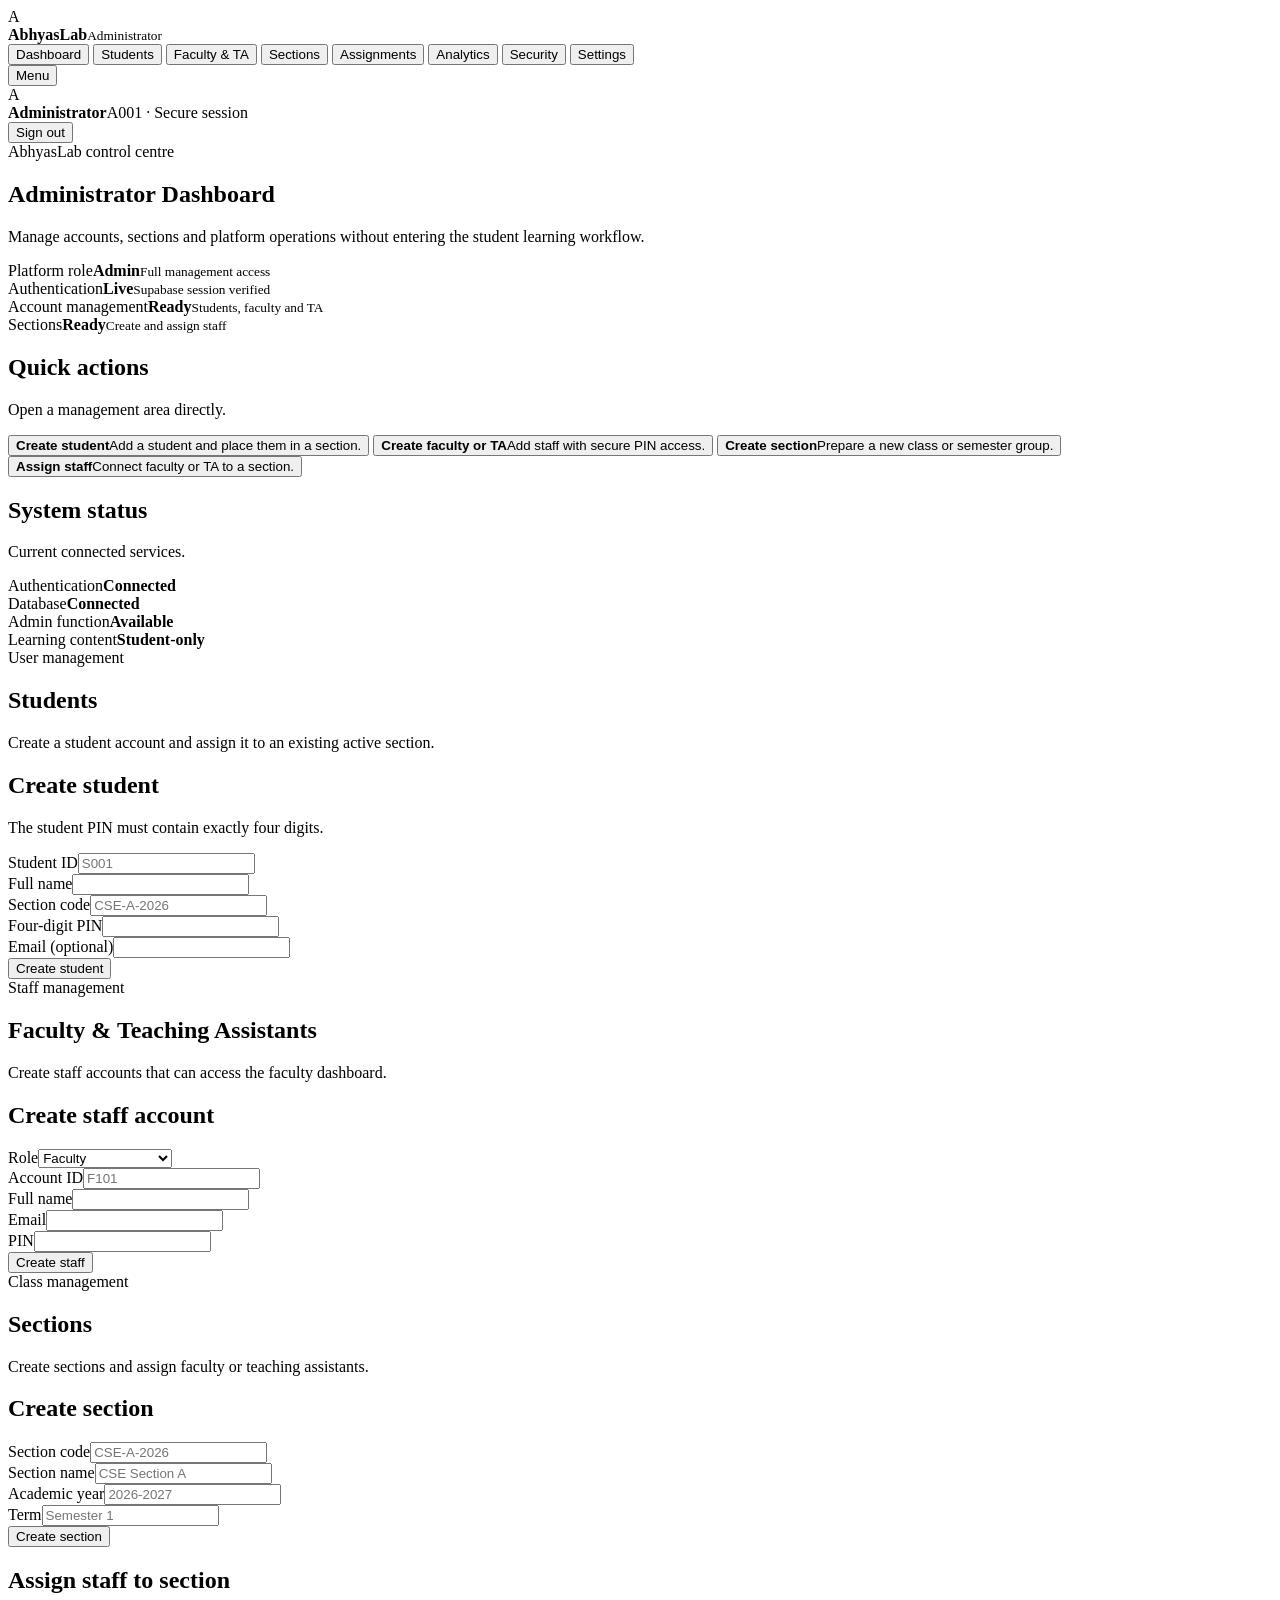
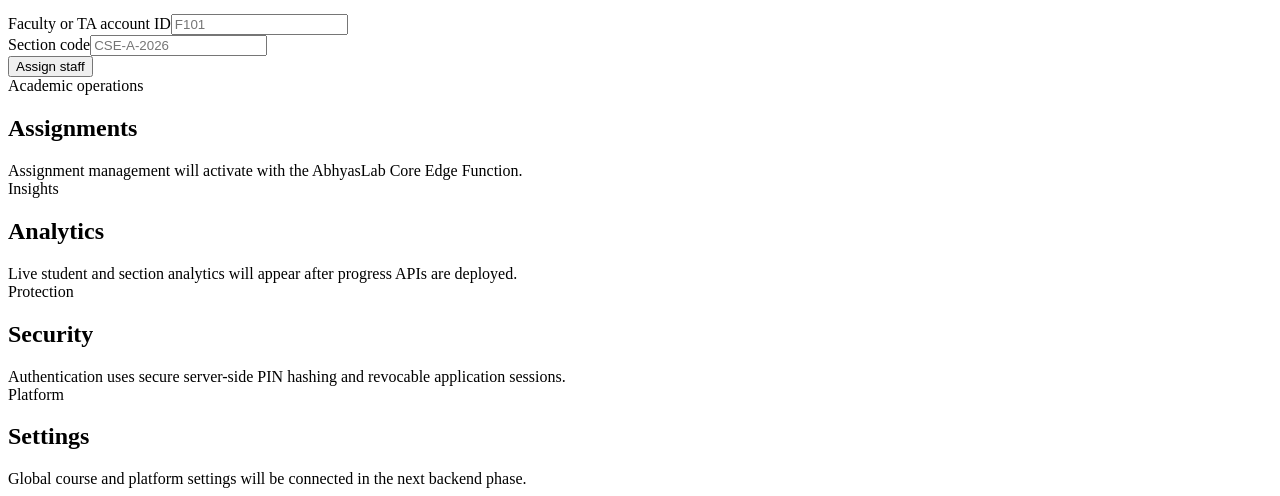
==== admin.html @ dc4a99dc "Add files via upload" ====
<!DOCTYPE html>
<html lang="en">
<head>
  <meta charset="utf-8">
  <meta name="viewport" content="width=device-width,initial-scale=1">
  <meta name="theme-color" content="#0b1227">
  <title>AbhyasLab · Administrator</title>
  <link rel="preconnect" href="https://fonts.googleapis.com">
  <link rel="preconnect" href="https://fonts.gstatic.com" crossorigin>
  <link href="https://fonts.googleapis.com/css2?family=Bricolage+Grotesque:wght@400;500;600;700;800&display=swap" rel="stylesheet">
  <link rel="stylesheet" href="assets/css/dashboard.css?v=1">
</head>
<body>
  <div class="dash-shell">
    <aside class="dash-sidebar" id="sidebar">
      <div class="dash-brand">
        <div class="dash-brand__mark"><span>A</span></div>
        <div><strong>AbhyasLab</strong><small>Administrator</small></div>
      </div>
      <nav class="dash-nav" id="adminNav">
        <button class="is-active" data-panel="overview">Dashboard</button>
        <button data-panel="students">Students</button>
        <button data-panel="staff">Faculty & TA</button>
        <button data-panel="sections">Sections</button>
        <button data-panel="assignments">Assignments</button>
        <button data-panel="analytics">Analytics</button>
        <button data-panel="security">Security</button>
        <button data-panel="settings">Settings</button>
      </nav>
    </aside>

    <main class="dash-main">
      <header class="dash-topbar">
        <button class="dash-button mobile-menu" id="menuButton">Menu</button>
        <div class="dash-user">
          <div class="dash-user__avatar" id="userAvatar">A</div>
          <div><strong id="userName">Administrator</strong><span id="userMeta">A001 · Secure session</span></div>
        </div>
        <button class="dash-button dash-button--danger" id="logoutButton">Sign out</button>
      </header>

      <div class="dash-content">
        <div class="notice" id="notice"></div>

        <section class="panel is-active" data-panel-view="overview">
          <div class="dash-hero">
            <div>
              <div class="dash-kicker">AbhyasLab control centre</div>
              <h1>Administrator Dashboard</h1>
              <p>Manage accounts, sections and platform operations without entering the student learning workflow.</p>
            </div>
          </div>

          <div class="metric-grid">
            <article class="metric-card"><span>Platform role</span><strong>Admin</strong><small>Full management access</small></article>
            <article class="metric-card"><span>Authentication</span><strong>Live</strong><small>Supabase session verified</small></article>
            <article class="metric-card"><span>Account management</span><strong>Ready</strong><small>Students, faculty and TA</small></article>
            <article class="metric-card"><span>Sections</span><strong>Ready</strong><small>Create and assign staff</small></article>
          </div>

          <div class="dashboard-grid">
            <article class="dash-card">
              <h2>Quick actions</h2>
              <p>Open a management area directly.</p>
              <div class="quick-grid">
                <button class="quick-action" data-open-panel="students"><strong>Create student</strong><span>Add a student and place them in a section.</span></button>
                <button class="quick-action" data-open-panel="staff"><strong>Create faculty or TA</strong><span>Add staff with secure PIN access.</span></button>
                <button class="quick-action" data-open-panel="sections"><strong>Create section</strong><span>Prepare a new class or semester group.</span></button>
                <button class="quick-action" data-open-panel="sections"><strong>Assign staff</strong><span>Connect faculty or TA to a section.</span></button>
              </div>
            </article>
            <article class="dash-card">
              <h2>System status</h2>
              <p>Current connected services.</p>
              <div class="status-list">
                <div class="status-row"><span>Authentication</span><strong class="status-ok">Connected</strong></div>
                <div class="status-row"><span>Database</span><strong class="status-ok">Connected</strong></div>
                <div class="status-row"><span>Admin function</span><strong class="status-ok">Available</strong></div>
                <div class="status-row"><span>Learning content</span><strong class="status-ok">Student-only</strong></div>
              </div>
            </article>
          </div>
        </section>

        <section class="panel" data-panel-view="students">
          <div class="dash-hero"><div><div class="dash-kicker">User management</div><h1>Students</h1><p>Create a student account and assign it to an existing active section.</p></div></div>
          <article class="dash-card">
            <h2>Create student</h2>
            <p>The student PIN must contain exactly four digits.</p>
            <form class="form-grid" id="createStudentForm">
              <div class="form-field"><label>Student ID</label><input name="accountId" placeholder="S001" required></div>
              <div class="form-field"><label>Full name</label><input name="fullName" required></div>
              <div class="form-field"><label>Section code</label><input name="sectionCode" placeholder="CSE-A-2026" required></div>
              <div class="form-field"><label>Four-digit PIN</label><input name="pin" type="password" inputmode="numeric" pattern="[0-9]{4}" maxlength="4" required></div>
              <div class="form-field form-field--wide"><label>Email (optional)</label><input name="email" type="email"></div>
              <div class="form-actions"><button class="dash-button dash-button--primary" type="submit">Create student</button></div>
            </form>
          </article>
        </section>

        <section class="panel" data-panel-view="staff">
          <div class="dash-hero"><div><div class="dash-kicker">Staff management</div><h1>Faculty & Teaching Assistants</h1><p>Create staff accounts that can access the faculty dashboard.</p></div></div>
          <article class="dash-card">
            <h2>Create staff account</h2>
            <form class="form-grid" id="createStaffForm">
              <div class="form-field"><label>Role</label><select name="role"><option value="faculty">Faculty</option><option value="ta">Teaching Assistant</option></select></div>
              <div class="form-field"><label>Account ID</label><input name="accountId" placeholder="F101" required></div>
              <div class="form-field"><label>Full name</label><input name="fullName" required></div>
              <div class="form-field"><label>Email</label><input name="email" type="email" required></div>
              <div class="form-field"><label>PIN</label><input name="pin" type="password" inputmode="numeric" pattern="[0-9]{4,12}" maxlength="12" required></div>
              <div class="form-actions"><button class="dash-button dash-button--primary" type="submit">Create staff</button></div>
            </form>
          </article>
        </section>

        <section class="panel" data-panel-view="sections">
          <div class="dash-hero"><div><div class="dash-kicker">Class management</div><h1>Sections</h1><p>Create sections and assign faculty or teaching assistants.</p></div></div>
          <div class="dashboard-grid">
            <article class="dash-card">
              <h2>Create section</h2>
              <form class="form-grid" id="createSectionForm">
                <div class="form-field"><label>Section code</label><input name="sectionCode" placeholder="CSE-A-2026" required></div>
                <div class="form-field"><label>Section name</label><input name="sectionName" placeholder="CSE Section A" required></div>
                <div class="form-field"><label>Academic year</label><input name="academicYear" placeholder="2026-2027"></div>
                <div class="form-field"><label>Term</label><input name="term" placeholder="Semester 1"></div>
                <div class="form-actions"><button class="dash-button dash-button--primary" type="submit">Create section</button></div>
              </form>
            </article>
            <article class="dash-card">
              <h2>Assign staff to section</h2>
              <form class="form-grid" id="assignStaffForm">
                <div class="form-field form-field--wide"><label>Faculty or TA account ID</label><input name="accountId" placeholder="F101" required></div>
                <div class="form-field form-field--wide"><label>Section code</label><input name="sectionCode" placeholder="CSE-A-2026" required></div>
                <div class="form-actions"><button class="dash-button dash-button--primary" type="submit">Assign staff</button></div>
              </form>
            </article>
          </div>
        </section>

        <section class="panel" data-panel-view="assignments"><div class="dash-hero"><div><div class="dash-kicker">Academic operations</div><h1>Assignments</h1></div></div><div class="empty-state">Assignment management will activate with the AbhyasLab Core Edge Function.</div></section>
        <section class="panel" data-panel-view="analytics"><div class="dash-hero"><div><div class="dash-kicker">Insights</div><h1>Analytics</h1></div></div><div class="empty-state">Live student and section analytics will appear after progress APIs are deployed.</div></section>
        <section class="panel" data-panel-view="security"><div class="dash-hero"><div><div class="dash-kicker">Protection</div><h1>Security</h1></div></div><div class="empty-state">Authentication uses secure server-side PIN hashing and revocable application sessions.</div></section>
        <section class="panel" data-panel-view="settings"><div class="dash-hero"><div><div class="dash-kicker">Platform</div><h1>Settings</h1></div></div><div class="empty-state">Global course and platform settings will be connected in the next backend phase.</div></section>
      </div>
    </main>
  </div>

  <script src="js/supabase-config.js?v=20"></script>
  <script src="assets/js/api.js?v=21"></script>
  <script src="assets/js/admin-dashboard.js?v=1"></script>
</body>
</html>
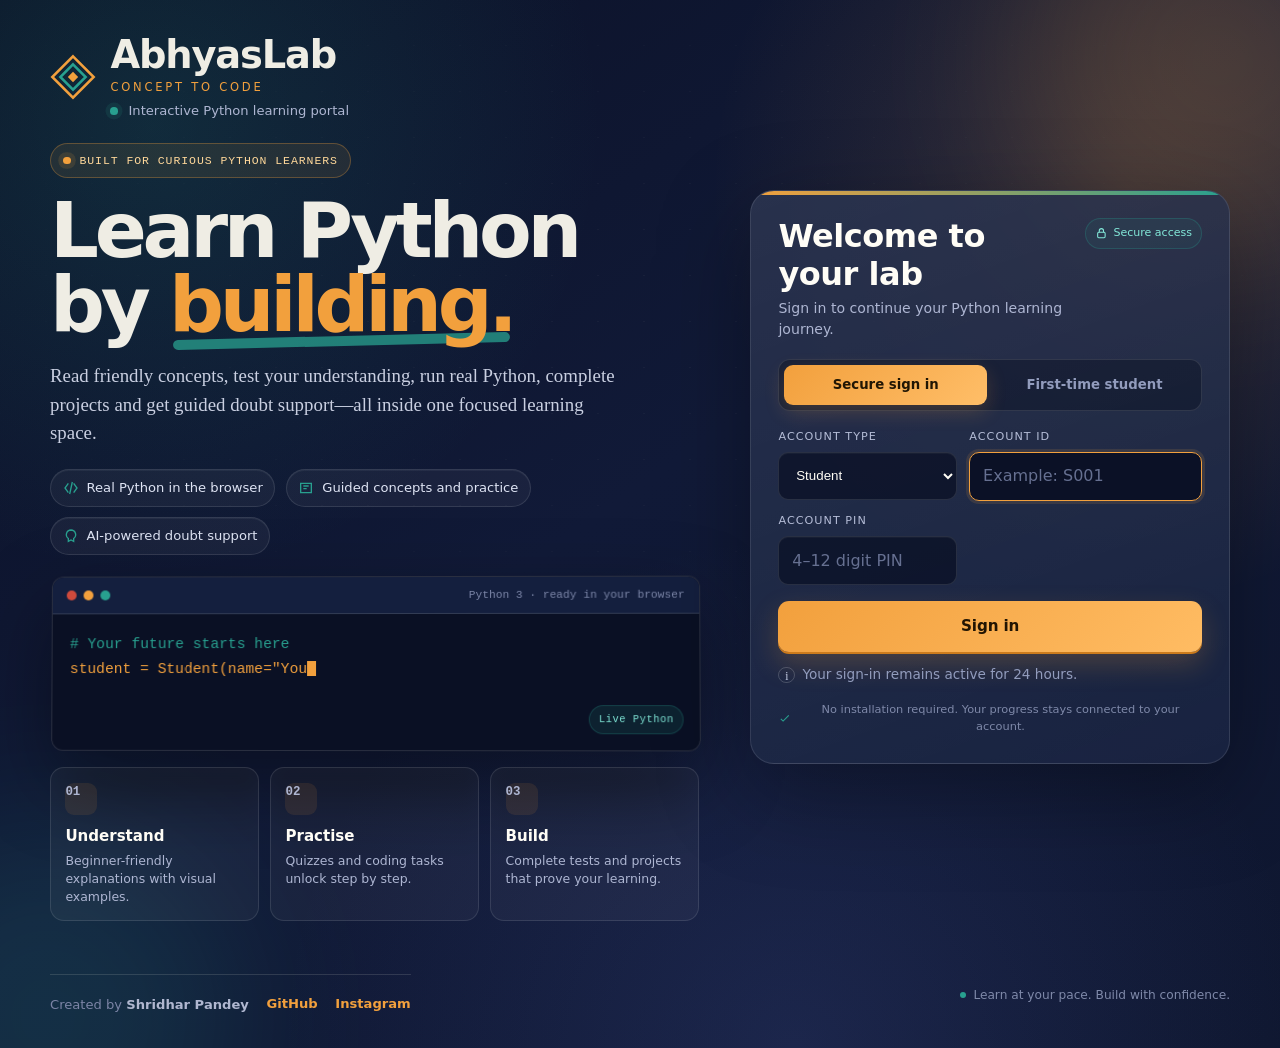
==== commit 8030b242: "Update admin.html" ====
--- a/admin.html
+++ b/admin.html
@@ -4,11 +4,25 @@
   <meta charset="utf-8">
   <meta name="viewport" content="width=device-width,initial-scale=1">
   <meta name="theme-color" content="#0b1227">
+  <script>
+    (() => {
+      try {
+        const saved = localStorage.getItem("abhyaslab.global-theme") || "dark-galaxy";
+        document.documentElement.dataset.abhyasTheme = saved;
+        document.documentElement.style.colorScheme =
+          saved === "classic-white" ? "light" : "dark";
+      } catch {
+        document.documentElement.dataset.abhyasTheme = "dark-galaxy";
+        document.documentElement.style.colorScheme = "dark";
+      }
+    })();
+  </script>
   <title>AbhyasLab · Administrator</title>
   <link rel="preconnect" href="https://fonts.googleapis.com">
   <link rel="preconnect" href="https://fonts.gstatic.com" crossorigin>
   <link href="https://fonts.googleapis.com/css2?family=Bricolage+Grotesque:wght@400;500;600;700;800&display=swap" rel="stylesheet">
   <link rel="stylesheet" href="assets/css/dashboard.css?v=1">
+  <link rel="stylesheet" href="assets/css/global-experience.css?v=1">
 </head>
 <body>
   <div class="dash-shell">
@@ -147,6 +161,7 @@
 
   <script src="js/supabase-config.js?v=20"></script>
   <script src="assets/js/api.js?v=21"></script>
-  <script src="assets/js/admin-dashboard.js?v=1"></script>
+  <script src="assets/js/admin-dashboard.js?v=2"></script>
+  <script src="assets/js/global-experience.js?v=1"></script>
 </body>
 </html>
--- a/assets/css/dashboard.css
+++ b/assets/css/dashboard.css
@@ -0,0 +1,224 @@
+/* ==========================================================================
+   AbhyasLab — administrator and faculty dashboards
+   ========================================================================== */
+
+:root {
+  --dash-bg: #0b1227;
+  --dash-panel: #131e3f;
+  --dash-panel-2: #19274d;
+  --dash-border: rgba(158, 181, 236, .18);
+  --dash-text: #f7f4ea;
+  --dash-muted: #9ca9ca;
+  --dash-orange: #f7a52f;
+  --dash-teal: #2bc3b6;
+  --dash-danger: #ff6b73;
+  --dash-shadow: 0 22px 60px rgba(0, 0, 0, .25);
+}
+
+* { box-sizing: border-box; }
+html { min-height: 100%; background: var(--dash-bg); }
+body {
+  margin: 0;
+  min-height: 100vh;
+  color: var(--dash-text);
+  background:
+    radial-gradient(circle at 80% 0%, rgba(43,195,182,.09), transparent 30rem),
+    radial-gradient(circle at 0% 100%, rgba(247,165,47,.08), transparent 34rem),
+    var(--dash-bg);
+  font-family: "Bricolage Grotesque", system-ui, sans-serif;
+}
+
+button, input, select { font: inherit; }
+
+.dash-shell {
+  min-height: 100vh;
+  display: grid;
+  grid-template-columns: 260px minmax(0, 1fr);
+}
+
+.dash-sidebar {
+  position: sticky;
+  top: 0;
+  height: 100vh;
+  padding: 24px 18px;
+  background: rgba(16, 27, 57, .94);
+  border-right: 1px solid var(--dash-border);
+  backdrop-filter: blur(18px);
+}
+
+.dash-brand {
+  display: flex;
+  align-items: center;
+  gap: 12px;
+  margin: 0 8px 30px;
+}
+.dash-brand__mark {
+  width: 42px;
+  height: 42px;
+  display: grid;
+  place-items: center;
+  border: 2px solid var(--dash-orange);
+  transform: rotate(45deg);
+}
+.dash-brand__mark span { transform: rotate(-45deg); font-weight: 800; }
+.dash-brand strong { display: block; font-size: 20px; }
+.dash-brand small { color: var(--dash-orange); letter-spacing: .18em; text-transform: uppercase; }
+
+.dash-nav { display: grid; gap: 8px; }
+.dash-nav button {
+  width: 100%;
+  padding: 13px 14px;
+  border: 1px solid transparent;
+  border-radius: 12px;
+  background: transparent;
+  color: var(--dash-muted);
+  text-align: left;
+  cursor: pointer;
+}
+.dash-nav button:hover,
+.dash-nav button.is-active {
+  background: var(--dash-panel-2);
+  border-color: var(--dash-border);
+  color: var(--dash-text);
+}
+
+.dash-main { min-width: 0; }
+.dash-topbar {
+  min-height: 82px;
+  padding: 16px 30px;
+  display: flex;
+  align-items: center;
+  justify-content: space-between;
+  border-bottom: 1px solid var(--dash-border);
+  background: rgba(11, 18, 39, .82);
+  backdrop-filter: blur(16px);
+  position: sticky;
+  top: 0;
+  z-index: 5;
+}
+.dash-user { display: flex; align-items: center; gap: 14px; }
+.dash-user__avatar {
+  width: 42px; height: 42px; border-radius: 50%;
+  display: grid; place-items: center;
+  background: linear-gradient(135deg, var(--dash-orange), #ffd06d);
+  color: #151515; font-weight: 800;
+}
+.dash-user strong { display: block; }
+.dash-user span { color: var(--dash-muted); font-size: 13px; }
+
+.dash-button {
+  border: 1px solid var(--dash-border);
+  background: var(--dash-panel-2);
+  color: var(--dash-text);
+  padding: 11px 16px;
+  border-radius: 11px;
+  cursor: pointer;
+}
+.dash-button--primary { background: var(--dash-orange); color: #151515; border-color: transparent; font-weight: 800; }
+.dash-button--danger { color: #ffd5d8; border-color: rgba(255,107,115,.35); }
+
+.dash-content { padding: 34px; max-width: 1500px; margin: auto; }
+.dash-hero {
+  display: flex; justify-content: space-between; gap: 24px; align-items: flex-start;
+  margin-bottom: 28px;
+}
+.dash-kicker { color: var(--dash-orange); letter-spacing: .2em; font-size: 12px; text-transform: uppercase; }
+.dash-hero h1 { font-size: clamp(32px, 4vw, 54px); line-height: 1; margin: 10px 0 12px; }
+.dash-hero p { color: var(--dash-muted); max-width: 720px; margin: 0; font-size: 17px; }
+
+.metric-grid {
+  display: grid;
+  grid-template-columns: repeat(4, minmax(0,1fr));
+  gap: 16px;
+  margin-bottom: 26px;
+}
+.metric-card, .dash-card {
+  background: linear-gradient(145deg, rgba(25,39,77,.95), rgba(18,29,61,.95));
+  border: 1px solid var(--dash-border);
+  border-radius: 18px;
+  box-shadow: var(--dash-shadow);
+}
+.metric-card { padding: 22px; }
+.metric-card span { color: var(--dash-muted); display: block; margin-bottom: 10px; }
+.metric-card strong { font-size: 32px; }
+.metric-card small { color: var(--dash-teal); display: block; margin-top: 8px; }
+
+.dashboard-grid {
+  display: grid;
+  grid-template-columns: minmax(0, 1.4fr) minmax(320px, .8fr);
+  gap: 20px;
+}
+.dash-card { padding: 24px; }
+.dash-card h2 { margin: 0 0 8px; }
+.dash-card > p { color: var(--dash-muted); margin: 0 0 20px; }
+
+.quick-grid { display: grid; grid-template-columns: repeat(2, minmax(0,1fr)); gap: 14px; }
+.quick-action {
+  padding: 18px;
+  border-radius: 14px;
+  border: 1px solid var(--dash-border);
+  background: rgba(255,255,255,.025);
+  cursor: pointer;
+  color: var(--dash-text);
+  text-align: left;
+}
+.quick-action:hover { border-color: rgba(247,165,47,.6); transform: translateY(-1px); }
+.quick-action strong { display: block; margin-bottom: 5px; }
+.quick-action span { color: var(--dash-muted); font-size: 14px; }
+
+.status-list { display: grid; gap: 12px; }
+.status-row {
+  display: flex; justify-content: space-between; gap: 20px;
+  padding: 14px 0; border-bottom: 1px solid var(--dash-border);
+}
+.status-row:last-child { border-bottom: 0; }
+.status-row span { color: var(--dash-muted); }
+.status-ok { color: var(--dash-teal); font-weight: 700; }
+
+.panel { display: none; }
+.panel.is-active { display: block; }
+
+.form-grid { display: grid; grid-template-columns: repeat(2,minmax(0,1fr)); gap: 14px; }
+.form-field { display: grid; gap: 7px; }
+.form-field--wide { grid-column: 1/-1; }
+.form-field label { color: var(--dash-muted); font-size: 13px; }
+.form-field input, .form-field select {
+  width: 100%; padding: 12px 13px; border-radius: 10px;
+  border: 1px solid var(--dash-border); background: #0d1732;
+  color: var(--dash-text); outline: none;
+}
+.form-field input:focus, .form-field select:focus { border-color: var(--dash-orange); }
+.form-actions { grid-column: 1/-1; display:flex; gap:10px; margin-top: 4px; }
+
+.notice {
+  display: none; margin: 0 0 18px; padding: 13px 15px; border-radius: 11px;
+  border: 1px solid var(--dash-border); background: rgba(43,195,182,.08);
+}
+.notice.is-visible { display: block; }
+.notice.is-error { background: rgba(255,107,115,.08); border-color: rgba(255,107,115,.3); }
+
+.empty-state {
+  padding: 36px; text-align: center; color: var(--dash-muted);
+  border: 1px dashed var(--dash-border); border-radius: 14px;
+}
+
+.mobile-menu { display:none; }
+
+@media (max-width: 1050px) {
+  .metric-grid { grid-template-columns: repeat(2,minmax(0,1fr)); }
+  .dashboard-grid { grid-template-columns: 1fr; }
+}
+@media (max-width: 760px) {
+  .dash-shell { grid-template-columns: 1fr; }
+  .dash-sidebar {
+    position: fixed; inset: 0 auto 0 0; width: 270px; z-index: 20;
+    transform: translateX(-100%); transition: transform .2s ease;
+  }
+  .dash-sidebar.is-open { transform: translateX(0); }
+  .mobile-menu { display:inline-flex; }
+  .dash-topbar { padding: 14px 18px; }
+  .dash-content { padding: 24px 16px; }
+  .metric-grid, .quick-grid, .form-grid { grid-template-columns: 1fr; }
+  .dash-hero { display:block; }
+  .dash-user span { display:none; }
+}
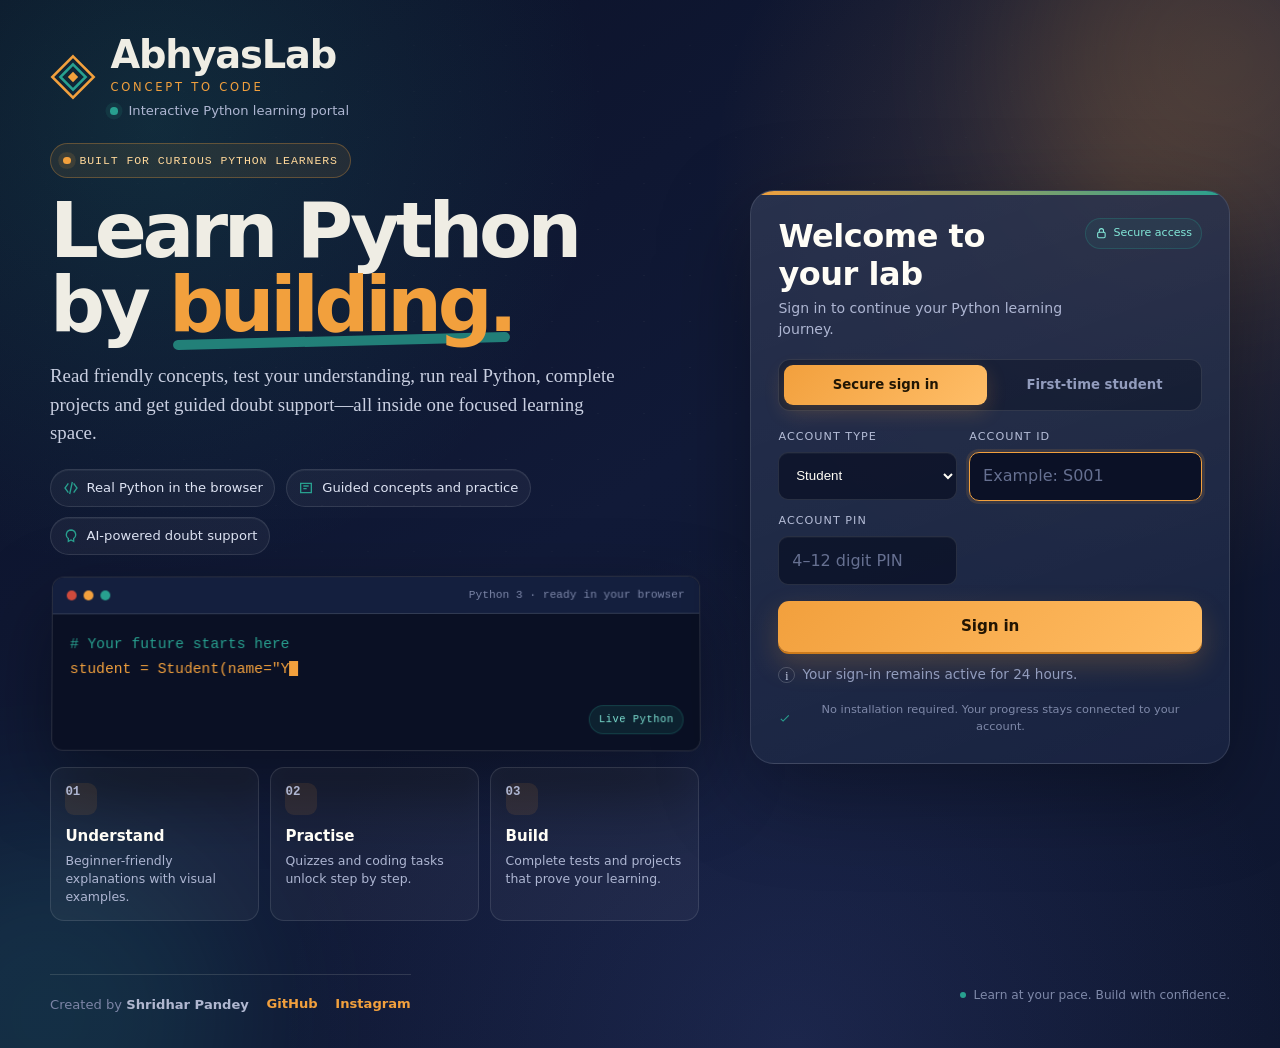
==== commit 5aa56b8d: "Update admin.html" ====
--- a/admin.html
+++ b/admin.html
@@ -164,4 +164,3 @@
   <script src="assets/js/admin-dashboard.js?v=2"></script>
   <script src="assets/js/global-experience.js?v=1"></script>
 </body>
-</html>
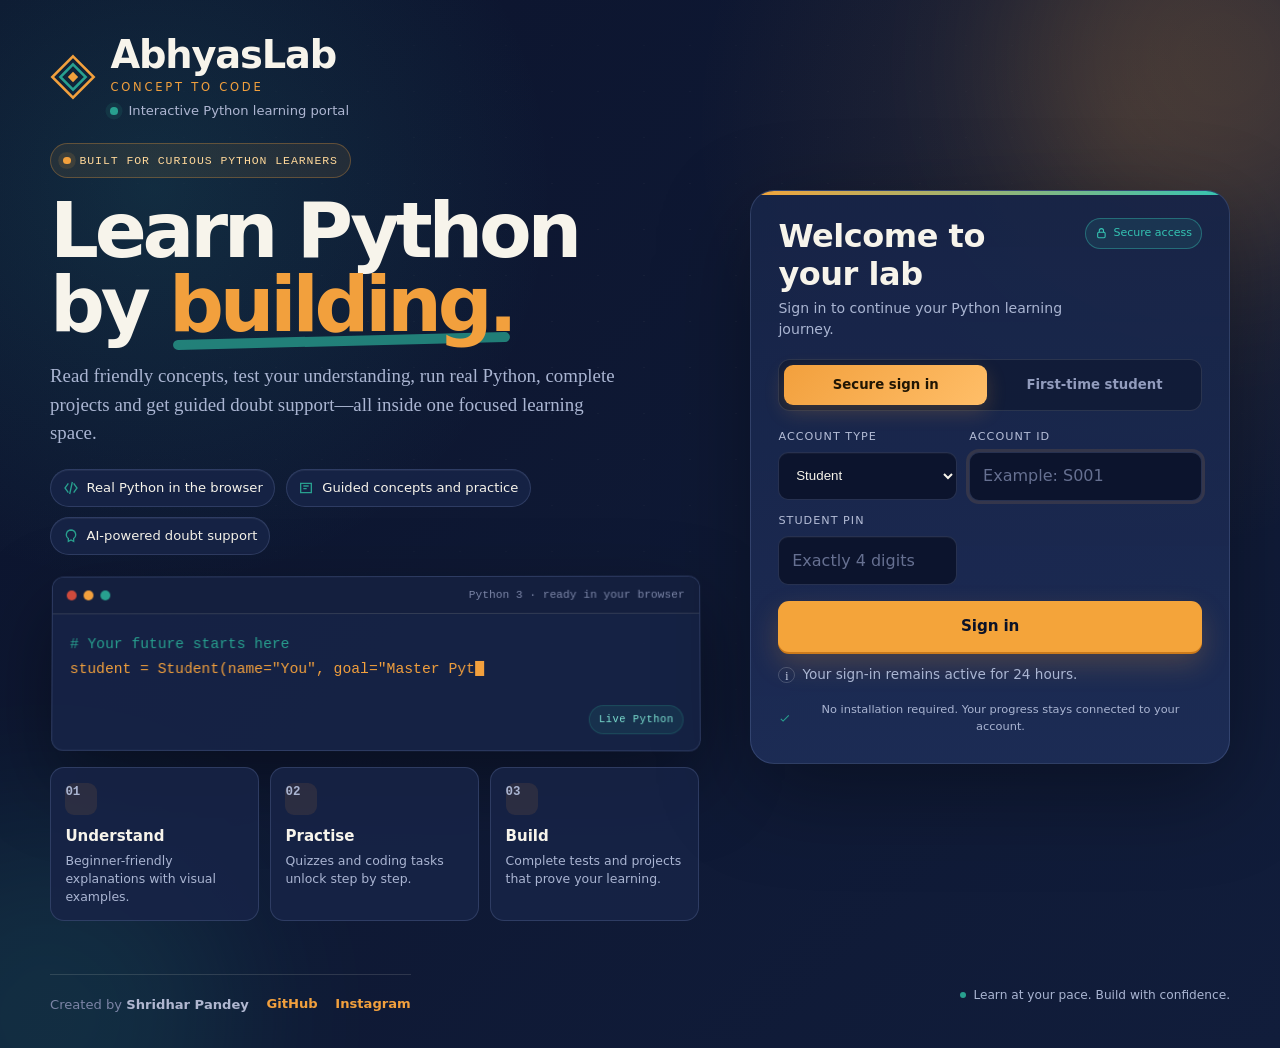
==== commit a42238a1: "Update admin.html" ====
--- a/admin.html
+++ b/admin.html
@@ -22,7 +22,7 @@
   <link rel="preconnect" href="https://fonts.gstatic.com" crossorigin>
   <link href="https://fonts.googleapis.com/css2?family=Bricolage+Grotesque:wght@400;500;600;700;800&display=swap" rel="stylesheet">
   <link rel="stylesheet" href="assets/css/dashboard.css?v=1">
-  <link rel="stylesheet" href="assets/css/global-experience.css?v=1">
+  <link rel="stylesheet" href="assets/css/global-experience.css?v=2">
 </head>
 <body>
   <div class="dash-shell">
@@ -162,5 +162,6 @@
   <script src="js/supabase-config.js?v=20"></script>
   <script src="assets/js/api.js?v=21"></script>
   <script src="assets/js/admin-dashboard.js?v=2"></script>
-  <script src="assets/js/global-experience.js?v=1"></script>
+  <script src="assets/js/global-experience.js?v=2"></script>
 </body>
+</html>
--- a/assets/css/global-experience.css
+++ b/assets/css/global-experience.css
@@ -0,0 +1,619 @@
+/* ==========================================================================
+   AbhyasLab — global themes and AI controls
+   Applies to login, student, faculty, TA and Administrator pages.
+   ========================================================================== */
+
+html[data-abhyas-theme="dark-galaxy"] {
+  --global-bg:#0c142d;
+  --global-bg-soft:#111d3b;
+  --global-panel:#172447;
+  --global-panel-2:#1d2d57;
+  --global-border:rgba(160,180,235,.18);
+  --global-text:#f7f4eb;
+  --global-muted:#aab5d2;
+  --global-accent:#f4a43a;
+  --global-accent-2:#35c4b3;
+  --global-danger:#ff7078;
+  --global-paper:#fffdf6;
+  --global-paper-text:#172033;
+}
+
+html[data-abhyas-theme="ocean-blue"] {
+  --global-bg:#071b2c;
+  --global-bg-soft:#0b2941;
+  --global-panel:#103654;
+  --global-panel-2:#154663;
+  --global-border:rgba(137,219,244,.22);
+  --global-text:#e7f8ff;
+  --global-muted:#a5c8d8;
+  --global-accent:#1bb9df;
+  --global-accent-2:#62d6cf;
+  --global-danger:#ff7b89;
+  --global-paper:#f5fcff;
+  --global-paper-text:#122d3b;
+}
+
+html[data-abhyas-theme="forest-green"] {
+  --global-bg:#09251d;
+  --global-bg-soft:#0f3328;
+  --global-panel:#174535;
+  --global-panel-2:#1e5742;
+  --global-border:rgba(151,231,190,.20);
+  --global-text:#effff7;
+  --global-muted:#acd1bd;
+  --global-accent:#52d58c;
+  --global-accent-2:#f3bc52;
+  --global-danger:#ff7e7e;
+  --global-paper:#f7fff9;
+  --global-paper-text:#163527;
+}
+
+html[data-abhyas-theme="sunset-warm"] {
+  --global-bg:#28150f;
+  --global-bg-soft:#382018;
+  --global-panel:#553023;
+  --global-panel-2:#673a29;
+  --global-border:rgba(255,205,151,.20);
+  --global-text:#fff2d1;
+  --global-muted:#d9bca6;
+  --global-accent:#ffad33;
+  --global-accent-2:#ff6f75;
+  --global-danger:#ff7d86;
+  --global-paper:#fff9ed;
+  --global-paper-text:#3b251c;
+}
+
+html[data-abhyas-theme="classic-white"] {
+  --global-bg:#eef3f9;
+  --global-bg-soft:#e4ebf4;
+  --global-panel:#ffffff;
+  --global-panel-2:#f7f9fd;
+  --global-border:rgba(30,54,93,.14);
+  --global-text:#172033;
+  --global-muted:#62708d;
+  --global-accent:#2457d6;
+  --global-accent-2:#0f9e99;
+  --global-danger:#c83d52;
+  --global-paper:#ffffff;
+  --global-paper-text:#172033;
+}
+
+/* ------------------------------ login page ------------------------------- */
+
+html[data-abhyas-theme] body,
+html[data-abhyas-theme] .gate--premium {
+  color:var(--global-text);
+  background:
+    radial-gradient(circle at 12% 18%,color-mix(in srgb,var(--global-accent-2) 13%,transparent),transparent 25rem),
+    radial-gradient(circle at 88% 12%,color-mix(in srgb,var(--global-accent) 12%,transparent),transparent 27rem),
+    linear-gradient(135deg,var(--global-bg),var(--global-bg-soft));
+}
+
+html[data-abhyas-theme] .gate__headline,
+html[data-abhyas-theme] .wordmark,
+html[data-abhyas-theme] .auth-card__head h2,
+html[data-abhyas-theme] .proof-card strong {
+  color:var(--global-text);
+}
+
+html[data-abhyas-theme] .gate__lede,
+html[data-abhyas-theme] .auth-card__head p,
+html[data-abhyas-theme] .reg__note--premium,
+html[data-abhyas-theme] .auth-card__trust,
+html[data-abhyas-theme] .proof-card span,
+html[data-abhyas-theme] .gate__footer {
+  color:var(--global-muted);
+}
+
+html[data-abhyas-theme] .auth-card {
+  border-color:var(--global-border);
+  background:
+    linear-gradient(180deg,
+      color-mix(in srgb,var(--global-panel) 95%,transparent),
+      color-mix(in srgb,var(--global-panel-2) 92%,transparent));
+}
+
+html[data-abhyas-theme] .auth-card::before {
+  background:linear-gradient(90deg,var(--global-accent),var(--global-accent-2));
+}
+
+html[data-abhyas-theme] .benefit-chip,
+html[data-abhyas-theme] .proof-card,
+html[data-abhyas-theme] .shell--premium {
+  border-color:var(--global-border);
+  background:color-mix(in srgb,var(--global-panel) 88%,transparent);
+  color:var(--global-text);
+}
+
+html[data-abhyas-theme] .auth-card .field input,
+html[data-abhyas-theme] .auth-card .field select {
+  border-color:var(--global-border);
+  background:var(--global-bg);
+  color:var(--global-text);
+}
+
+html[data-abhyas-theme] .auth-card .field select option {
+  background:var(--global-panel);
+  color:var(--global-text);
+}
+
+html[data-abhyas-theme] .btn--go {
+  background:var(--global-accent);
+  color:
+    color-mix(in srgb,var(--global-bg) 88%,#000 12%);
+}
+
+html[data-abhyas-theme="classic-white"] .btn--go {
+  color:#fff;
+}
+
+html[data-abhyas-theme] .secure-badge {
+  border-color:color-mix(in srgb,var(--global-accent-2) 40%,transparent);
+  background:color-mix(in srgb,var(--global-accent-2) 10%,transparent);
+  color:var(--global-accent-2);
+}
+
+/* --------------------------- student application ------------------------- */
+
+html[data-abhyas-theme] .app {
+  --indigo-900:var(--global-bg);
+  --indigo-800:var(--global-panel);
+  --indigo-700:var(--global-panel-2);
+  --indigo-line:var(--global-border);
+  --chalk:var(--global-text);
+  --chalk-dim:var(--global-muted);
+  --marigold:var(--global-accent);
+  --peacock:var(--global-accent-2);
+  --madder:var(--global-danger);
+  background:
+    radial-gradient(circle at 85% 0%,color-mix(in srgb,var(--global-accent-2) 10%,transparent),transparent 31rem),
+    var(--global-bg);
+  color:var(--global-text);
+}
+
+html[data-abhyas-theme] .topbar,
+html[data-abhyas-theme] .rail {
+  border-color:var(--global-border);
+  background:color-mix(in srgb,var(--global-panel) 95%,transparent);
+}
+
+html[data-abhyas-theme] .paper {
+  background:var(--global-paper);
+  color:var(--global-paper-text);
+}
+
+/* ---------------------- Administrator / faculty pages -------------------- */
+
+html[data-abhyas-theme] {
+  --dash-bg:var(--global-bg);
+  --dash-panel:var(--global-panel);
+  --dash-panel-2:var(--global-panel-2);
+  --dash-border:var(--global-border);
+  --dash-text:var(--global-text);
+  --dash-muted:var(--global-muted);
+  --dash-orange:var(--global-accent);
+  --dash-teal:var(--global-accent-2);
+  --dash-danger:var(--global-danger);
+}
+
+html[data-abhyas-theme] body:has(.dash-shell) {
+  color:var(--global-text);
+  background:
+    radial-gradient(circle at 82% 0%,color-mix(in srgb,var(--global-accent-2) 10%,transparent),transparent 31rem),
+    radial-gradient(circle at 0% 100%,color-mix(in srgb,var(--global-accent) 9%,transparent),transparent 34rem),
+    var(--global-bg);
+}
+
+html[data-abhyas-theme] .dash-sidebar,
+html[data-abhyas-theme] .dash-topbar,
+html[data-abhyas-theme] .metric-card,
+html[data-abhyas-theme] .dash-card {
+  border-color:var(--global-border);
+  background:color-mix(in srgb,var(--global-panel) 96%,transparent);
+  color:var(--global-text);
+}
+
+html[data-abhyas-theme] .quick-action,
+html[data-abhyas-theme] .form-field input,
+html[data-abhyas-theme] .form-field select {
+  border-color:var(--global-border);
+  background:var(--global-bg-soft);
+  color:var(--global-text);
+}
+
+html[data-abhyas-theme] .form-field select option {
+  background:var(--global-panel);
+  color:var(--global-text);
+}
+
+/* --------------------------- global top controls ------------------------- */
+
+.global-toolbar {
+  display:flex;
+  align-items:center;
+  gap:.5rem;
+  z-index:95;
+}
+
+.global-toolbar--login {
+  position:fixed;
+  top:1rem;
+  right:1rem;
+}
+
+.global-toolbar--embedded,
+.global-toolbar--dashboard {
+  flex:none;
+}
+
+.global-tool-button {
+  min-height:38px;
+  display:inline-flex;
+  align-items:center;
+  gap:.45rem;
+  padding:.48rem .7rem;
+  border:1px solid var(--global-border);
+  border-radius:11px;
+  background:color-mix(in srgb,var(--global-panel) 94%,transparent);
+  color:var(--global-text);
+  cursor:pointer;
+  font:700 .75rem/1 "Bricolage Grotesque",system-ui,sans-serif;
+  box-shadow:0 10px 26px rgba(0,0,0,.12);
+}
+
+.global-tool-button:hover {
+  border-color:var(--global-accent);
+  transform:translateY(-1px);
+}
+
+.global-tool-button > span:first-child {
+  width:24px;
+  height:24px;
+  display:grid;
+  place-items:center;
+  border-radius:8px;
+  background:linear-gradient(135deg,var(--global-accent),var(--global-accent-2));
+  color:#0d1720;
+  font-size:.68rem;
+  font-weight:900;
+}
+
+.global-tool-button--ai > span:first-child {
+  border-radius:50%;
+}
+
+/* ------------------------------ theme modal ------------------------------ */
+
+.global-theme-dialog[hidden],
+.global-ai-panel[hidden] {
+  display:none !important;
+}
+
+.global-theme-dialog {
+  position:fixed;
+  inset:0;
+  z-index:130;
+  display:grid;
+  place-items:center;
+  padding:1rem;
+}
+
+.global-modal-backdrop {
+  position:absolute;
+  inset:0;
+  background:rgba(2,7,20,.70);
+  backdrop-filter:blur(8px);
+}
+
+.global-theme-panel {
+  position:relative;
+  width:min(570px,100%);
+  max-height:min(760px,calc(100vh - 2rem));
+  overflow:auto;
+  padding:1.1rem;
+  border:1px solid var(--global-border);
+  border-radius:22px;
+  background:var(--global-panel);
+  color:var(--global-text);
+  box-shadow:0 40px 110px rgba(0,0,0,.48);
+}
+
+.global-modal-head {
+  display:flex;
+  justify-content:space-between;
+  gap:1rem;
+  padding:.3rem .3rem 1rem;
+  border-bottom:1px solid var(--global-border);
+}
+
+.global-modal-head span {
+  color:var(--global-accent);
+  font-size:.66rem;
+  font-weight:800;
+  letter-spacing:.14em;
+  text-transform:uppercase;
+}
+
+.global-modal-head h2 {
+  margin:.25rem 0;
+  font-size:1.5rem;
+}
+
+.global-modal-head p {
+  margin:0;
+  color:var(--global-muted);
+  font-size:.82rem;
+}
+
+.global-modal-head button {
+  width:39px;
+  height:39px;
+  flex:none;
+  border:1px solid var(--global-border);
+  border-radius:11px;
+  background:transparent;
+  color:inherit;
+  cursor:pointer;
+  font-size:1.4rem;
+}
+
+.global-theme-options {
+  display:grid;
+  gap:.7rem;
+  margin-top:1rem;
+}
+
+.global-theme-option {
+  width:100%;
+  display:grid;
+  grid-template-columns:auto minmax(0,1fr) auto;
+  align-items:center;
+  gap:.9rem;
+  padding:.9rem;
+  border:1px solid var(--global-border);
+  border-radius:15px;
+  background:var(--global-bg-soft);
+  color:var(--global-text);
+  text-align:left;
+  cursor:pointer;
+}
+
+.global-theme-option:hover,
+.global-theme-option.is-selected {
+  border-color:var(--global-accent);
+}
+
+.global-theme-option.is-selected {
+  box-shadow:0 0 0 3px color-mix(in srgb,var(--global-accent) 12%,transparent);
+}
+
+.global-theme-swatches {
+  display:flex;
+  gap:.25rem;
+}
+
+.global-theme-swatches i {
+  width:18px;
+  height:18px;
+  border:1px solid rgba(255,255,255,.48);
+  border-radius:50%;
+  background:var(--swatch);
+}
+
+.global-theme-option strong,
+.global-theme-option small {
+  display:block;
+}
+
+.global-theme-option small {
+  margin-top:.2rem;
+  color:var(--global-muted);
+}
+
+.global-theme-option b {
+  color:var(--global-accent);
+  opacity:0;
+}
+
+.global-theme-option.is-selected b {
+  opacity:1;
+}
+
+/* ---------------------------- global AI panel ---------------------------- */
+
+.global-ai-panel {
+  position:fixed;
+  right:1rem;
+  bottom:1rem;
+  z-index:125;
+  width:min(430px,calc(100vw - 2rem));
+  max-height:min(720px,calc(100vh - 2rem));
+  display:grid;
+  grid-template-rows:auto minmax(170px,1fr) auto auto;
+  overflow:hidden;
+  border:1px solid var(--global-border);
+  border-radius:20px;
+  background:var(--global-panel);
+  color:var(--global-text);
+  box-shadow:0 32px 95px rgba(0,0,0,.48);
+}
+
+.global-ai-head {
+  display:flex;
+  align-items:center;
+  justify-content:space-between;
+  gap:1rem;
+  padding:1rem;
+  border-bottom:1px solid var(--global-border);
+  background:
+    linear-gradient(135deg,
+      color-mix(in srgb,var(--global-accent-2) 14%,var(--global-panel)),
+      var(--global-panel));
+}
+
+.global-ai-head strong,
+.global-ai-head span {
+  display:block;
+}
+
+.global-ai-head span {
+  margin-top:.18rem;
+  color:var(--global-muted);
+  font-size:.74rem;
+}
+
+.global-ai-head button {
+  width:36px;
+  height:36px;
+  border:1px solid var(--global-border);
+  border-radius:10px;
+  background:transparent;
+  color:inherit;
+  cursor:pointer;
+  font-size:1.3rem;
+}
+
+.global-ai-log {
+  overflow:auto;
+  display:flex;
+  flex-direction:column;
+  gap:.75rem;
+  padding:1rem;
+  background:color-mix(in srgb,var(--global-bg) 55%,var(--global-panel) 45%);
+}
+
+.global-ai-bubble {
+  max-width:88%;
+  padding:.8rem .9rem;
+  border-radius:15px;
+  white-space:pre-wrap;
+  line-height:1.5;
+  font-size:.9rem;
+}
+
+.global-ai-bubble--assistant {
+  align-self:flex-start;
+  border:1px solid var(--global-border);
+  border-bottom-left-radius:5px;
+  background:var(--global-panel-2);
+}
+
+.global-ai-bubble--user {
+  align-self:flex-end;
+  border-bottom-right-radius:5px;
+  background:var(--global-accent);
+  color:#111923;
+}
+
+.global-ai-bubble.is-waiting {
+  color:var(--global-muted);
+}
+
+.global-ai-form {
+  display:grid;
+  grid-template-columns:minmax(0,1fr) auto;
+  gap:.65rem;
+  padding:.8rem;
+  border-top:1px solid var(--global-border);
+  background:var(--global-panel);
+}
+
+.global-ai-form textarea {
+  min-height:48px;
+  max-height:130px;
+  resize:vertical;
+  padding:.75rem;
+  border:1px solid var(--global-border);
+  border-radius:12px;
+  outline:none;
+  background:var(--global-bg);
+  color:var(--global-text);
+  font:inherit;
+}
+
+.global-ai-form textarea:focus {
+  border-color:var(--global-accent);
+  box-shadow:0 0 0 3px color-mix(in srgb,var(--global-accent) 12%,transparent);
+}
+
+.global-ai-form button {
+  align-self:end;
+  min-height:48px;
+  padding:0 1rem;
+  border:0;
+  border-radius:12px;
+  background:var(--global-accent);
+  color:#111923;
+  cursor:pointer;
+  font-weight:800;
+}
+
+.global-ai-note {
+  margin:0;
+  padding:.6rem .9rem .85rem;
+  color:var(--global-muted);
+  font-size:.72rem;
+}
+
+/* Classic White needs explicit readable form/button colors. */
+html[data-abhyas-theme="classic-white"] .global-tool-button,
+html[data-abhyas-theme="classic-white"] .global-theme-option,
+html[data-abhyas-theme="classic-white"] .global-theme-panel,
+html[data-abhyas-theme="classic-white"] .global-ai-panel {
+  color:var(--global-text);
+}
+
+@media(max-width:900px) {
+  .global-toolbar--login {
+    top:.65rem;
+    right:.65rem;
+  }
+
+  .global-toolbar--dashboard .global-tool-button > span:last-child,
+  .global-toolbar--embedded .global-tool-button > span:last-child {
+    display:none;
+  }
+
+  .global-toolbar--dashboard .global-tool-button,
+  .global-toolbar--embedded .global-tool-button {
+    width:38px;
+    padding:0;
+    justify-content:center;
+  }
+}
+
+@media(max-width:620px) {
+  .global-toolbar--login {
+    position:absolute;
+  }
+
+  .global-tool-button > span:last-child {
+    display:none;
+  }
+
+  .global-tool-button {
+    width:40px;
+    padding:0;
+    justify-content:center;
+  }
+
+  .global-theme-panel {
+    padding:.8rem;
+    border-radius:18px;
+  }
+
+  .global-theme-option {
+    grid-template-columns:1fr auto;
+  }
+
+  .global-theme-swatches {
+    grid-column:1/-1;
+  }
+
+  .global-ai-panel {
+    right:.5rem;
+    bottom:.5rem;
+    width:calc(100vw - 1rem);
+    max-height:calc(100vh - 1rem);
+  }
+}
